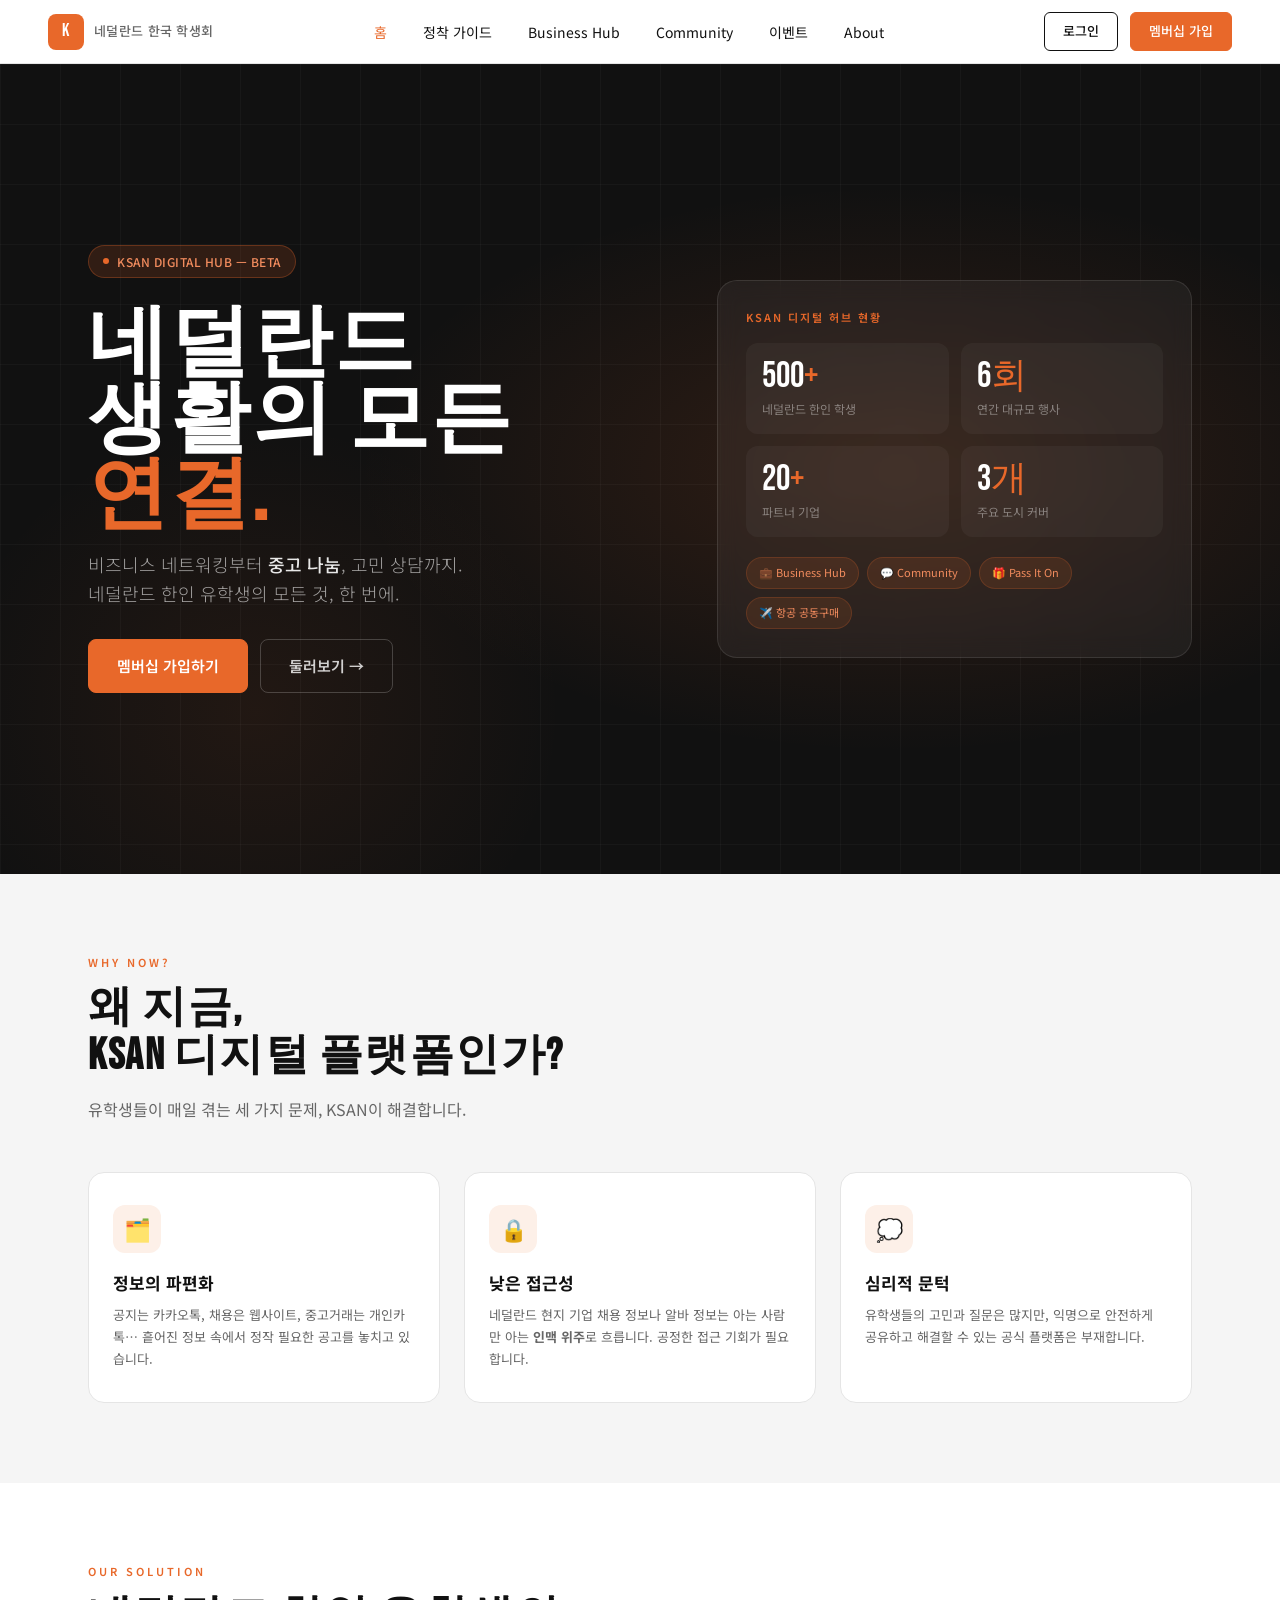
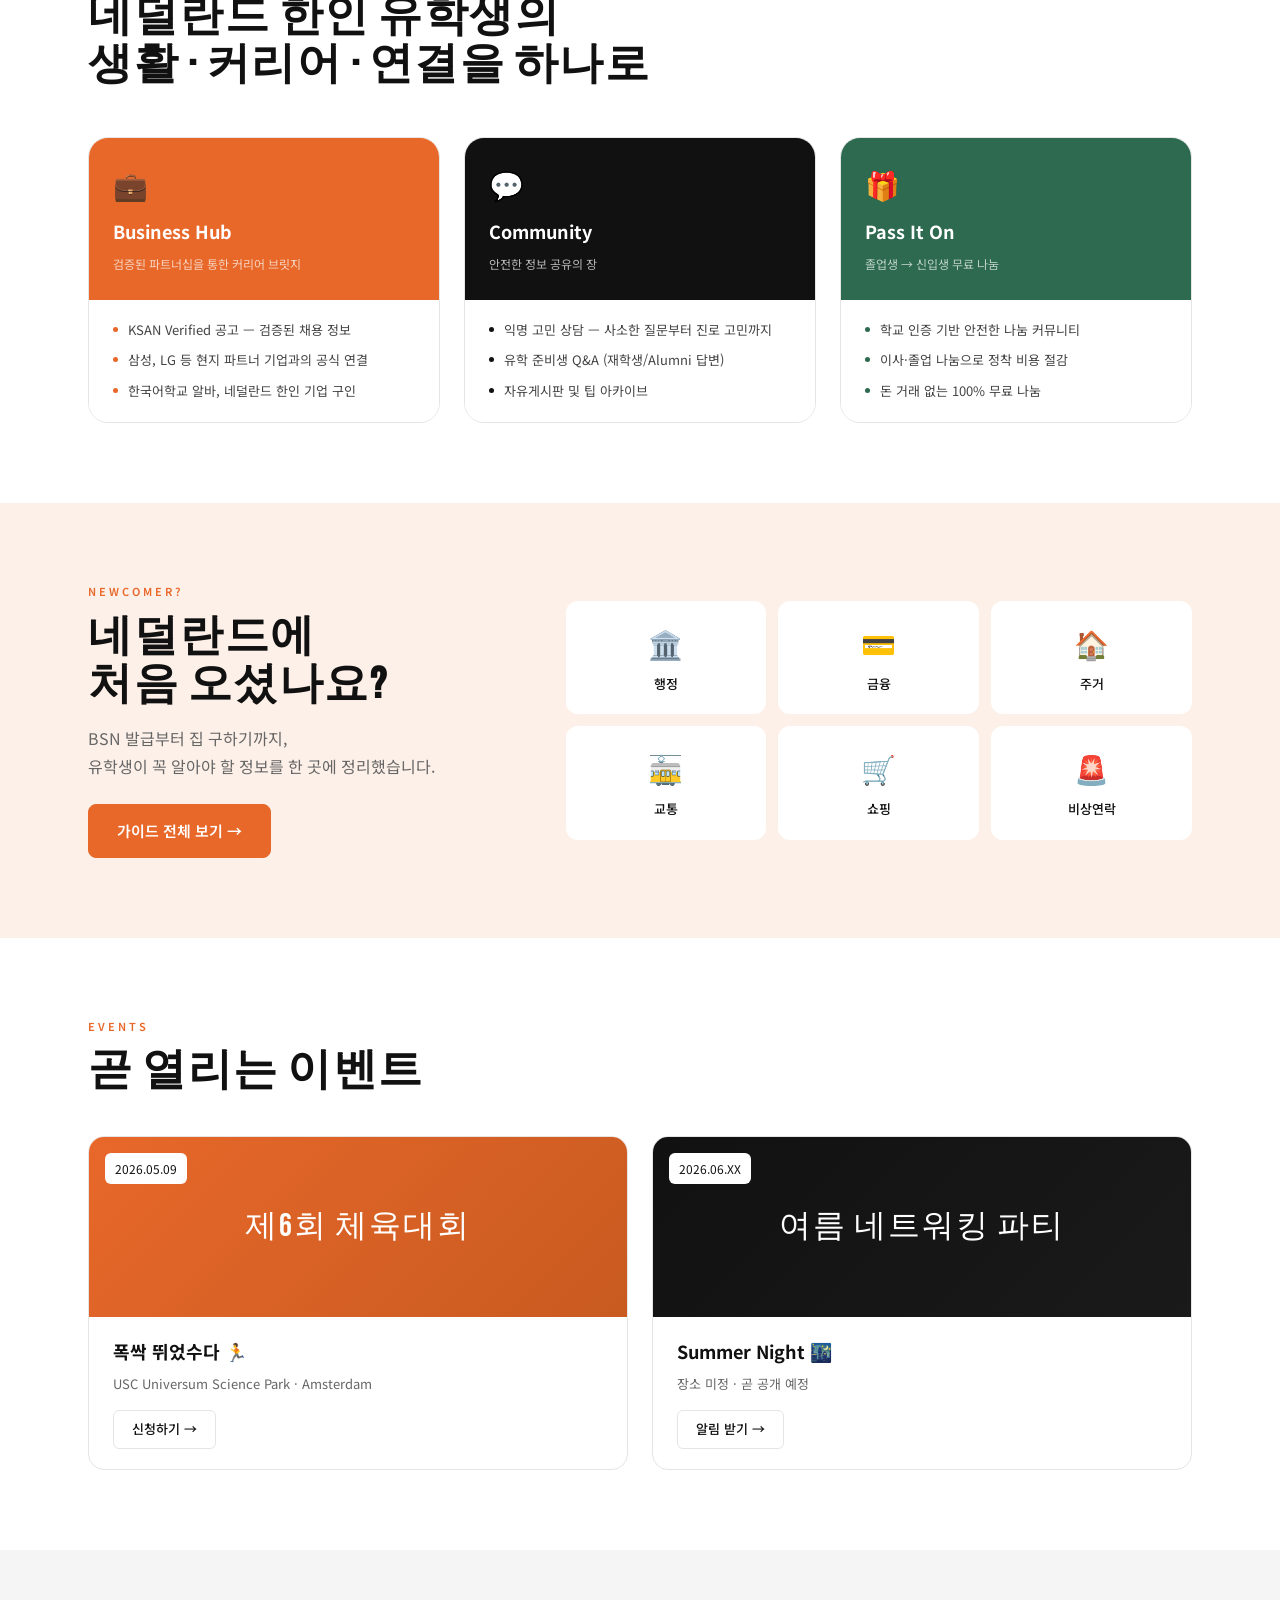
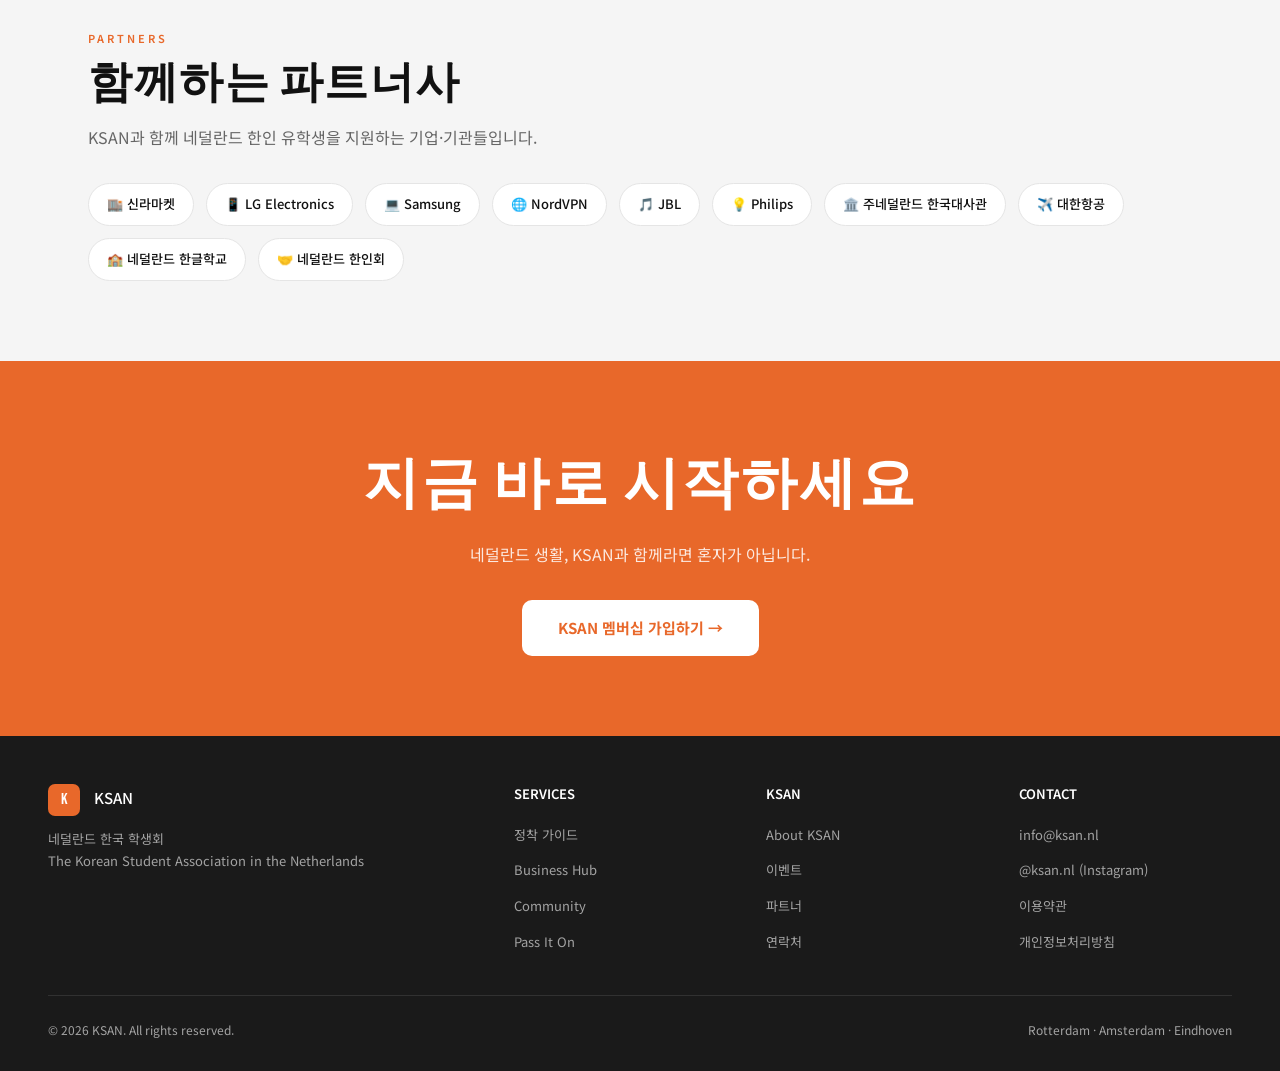
==== index.html @ 915f6619 "Add files via upload" ====
<!DOCTYPE html>
<html lang="ko">
<head>
<meta charset="UTF-8">
<meta name="viewport" content="width=device-width, initial-scale=1.0">
<title>KSAN — 네덜란드 한국 학생회</title>
<link href="https://fonts.googleapis.com/css2?family=Noto+Sans+KR:wght@300;400;500;700;900&family=Bebas+Neue&family=DM+Sans:wght@300;400;500&display=swap" rel="stylesheet">
<link rel="stylesheet" href="styles.css">
<style>
  /* 홈 전용 스타일 */
  .hero {
    min-height: 90vh;
    display: flex;
    align-items: center;
    background: var(--black);
    position: relative;
    overflow: hidden;
    padding: 80px 0;
  }

  .hero-bg {
    position: absolute; inset: 0;
    background: 
      radial-gradient(ellipse 60% 50% at 70% 50%, rgba(232,104,42,0.15) 0%, transparent 70%),
      radial-gradient(ellipse 40% 60% at 20% 80%, rgba(232,104,42,0.08) 0%, transparent 60%);
  }

  .hero-grid {
    position: absolute; inset: 0;
    background-image: 
      linear-gradient(rgba(255,255,255,0.03) 1px, transparent 1px),
      linear-gradient(90deg, rgba(255,255,255,0.03) 1px, transparent 1px);
    background-size: 60px 60px;
  }

  .hero-content {
    position: relative; z-index: 2;
    display: grid;
    grid-template-columns: 1.2fr 1fr;
    gap: 60px;
    align-items: center;
  }

  .hero-badge {
    display: inline-flex;
    align-items: center; gap: 8px;
    background: rgba(232,104,42,0.15);
    border: 1px solid rgba(232,104,42,0.3);
    border-radius: 100px;
    padding: 6px 14px;
    margin-bottom: 28px;
  }

  .hero-badge-dot {
    width: 6px; height: 6px;
    background: var(--orange);
    border-radius: 50%;
    animation: pulse 2s infinite;
  }

  @keyframes pulse {
    0%, 100% { opacity: 1; }
    50% { opacity: 0.4; }
  }

  .hero-badge span {
    font-size: 12px;
    color: var(--orange-light);
    font-weight: 500;
    letter-spacing: 0.5px;
  }

  .hero-title {
    font-family: 'Bebas Neue', sans-serif;
    font-size: 80px;
    line-height: 0.95;
    color: white;
    letter-spacing: 2px;
    margin-bottom: 16px;
  }

  .hero-title .accent { color: var(--orange); }

  .hero-subtitle {
    font-size: 18px;
    color: rgba(255,255,255,0.6);
    font-weight: 300;
    margin-bottom: 32px;
    line-height: 1.6;
  }

  .hero-subtitle strong {
    color: rgba(255,255,255,0.9);
    font-weight: 500;
  }

  .hero-cta { display: flex; gap: 12px; }

  .btn-hero-ghost {
    background: transparent;
    border: 1.5px solid rgba(255,255,255,0.2);
    color: rgba(255,255,255,0.8);
  }

  .btn-hero-ghost:hover {
    border-color: rgba(255,255,255,0.5);
    color: white;
  }

  .hero-card {
    background: rgba(255,255,255,0.05);
    border: 1px solid rgba(255,255,255,0.1);
    border-radius: 20px;
    padding: 28px;
    backdrop-filter: blur(10px);
  }

  .hero-card-label {
    font-size: 11px;
    text-transform: uppercase;
    letter-spacing: 2px;
    color: var(--orange);
    font-weight: 600;
    margin-bottom: 16px;
  }

  .hero-stats {
    display: grid;
    grid-template-columns: 1fr 1fr;
    gap: 12px;
    margin-bottom: 20px;
  }

  .hero-stat {
    background: rgba(255,255,255,0.04);
    border-radius: 12px;
    padding: 16px;
  }

  .hero-stat-num {
    font-family: 'Bebas Neue', sans-serif;
    font-size: 36px;
    color: white;
    line-height: 1;
    margin-bottom: 4px;
  }

  .hero-stat-num .stat-accent { color: var(--orange); }

  .hero-stat-label {
    font-size: 12px;
    color: rgba(255,255,255,0.4);
  }

  .hero-tags {
    display: flex;
    flex-wrap: wrap;
    gap: 8px;
  }

  .hero-tag {
    padding: 6px 12px;
    background: rgba(232,104,42,0.12);
    border: 1px solid rgba(232,104,42,0.2);
    border-radius: 100px;
    font-size: 11px;
    color: var(--orange-light);
  }

  /* WHY */
  .why { background: var(--light); }
  .why-grid {
    display: grid;
    grid-template-columns: repeat(3, 1fr);
    gap: 24px;
    margin-top: 48px;
  }

  .why-card {
    background: white;
    border-radius: 16px;
    padding: 32px 24px;
    border: 1px solid var(--border);
  }

  .why-icon {
    width: 48px; height: 48px;
    background: var(--orange-pale);
    border-radius: 12px;
    display: flex; align-items: center; justify-content: center;
    margin-bottom: 16px;
    font-size: 22px;
  }

  .why-card h3 {
    font-size: 17px;
    font-weight: 700;
    margin-bottom: 8px;
  }

  .why-card p {
    font-size: 13px;
    color: var(--gray);
    line-height: 1.7;
  }

  /* SOLUTION */
  .solution-grid {
    display: grid;
    grid-template-columns: repeat(3, 1fr);
    gap: 24px;
    margin-top: 48px;
  }

  .solution-card {
    border-radius: 20px;
    overflow: hidden;
    border: 1px solid var(--border);
    transition: transform 0.3s;
    text-decoration: none;
    color: inherit;
    display: block;
  }

  .solution-card:hover { transform: translateY(-4px); }

  .solution-card-header {
    padding: 24px;
    background: var(--orange);
  }

  .solution-card:nth-child(2) .solution-card-header { background: var(--black); }
  .solution-card:nth-child(3) .solution-card-header { background: var(--green); }

  .solution-card-icon {
    font-size: 28px;
    margin-bottom: 10px;
  }

  .solution-card-header h3 {
    font-size: 18px;
    color: white;
    margin-bottom: 4px;
  }

  .solution-card-header span {
    font-size: 12px;
    color: rgba(255,255,255,0.7);
  }

  .solution-card-body {
    padding: 20px 24px;
    background: white;
  }

  .solution-item {
    display: flex;
    align-items: flex-start;
    gap: 10px;
    margin-bottom: 10px;
  }

  .solution-item:last-child { margin-bottom: 0; }

  .solution-dot {
    width: 5px; height: 5px;
    background: var(--orange);
    border-radius: 50%;
    margin-top: 7px; flex-shrink: 0;
  }

  .solution-card:nth-child(2) .solution-dot { background: var(--black); }
  .solution-card:nth-child(3) .solution-dot { background: var(--green); }

  .solution-item p {
    font-size: 13px;
    color: #444;
  }

  /* GUIDE PREVIEW */
  .guide-preview {
    background: var(--orange-pale);
  }

  .guide-preview-inner {
    display: grid;
    grid-template-columns: 1fr 1.5fr;
    gap: 60px;
    align-items: center;
  }

  .guide-cats {
    display: grid;
    grid-template-columns: 1fr 1fr 1fr;
    gap: 12px;
  }

  .guide-cat {
    background: white;
    padding: 20px 16px;
    border-radius: 12px;
    text-align: center;
    text-decoration: none;
    color: inherit;
    transition: all 0.2s;
  }

  .guide-cat:hover {
    transform: translateY(-2px);
    box-shadow: 0 8px 20px rgba(0,0,0,0.05);
  }

  .guide-cat-icon { font-size: 28px; margin-bottom: 8px; }
  .guide-cat-name { font-size: 13px; font-weight: 500; }

  /* EVENTS */
  .events-grid {
    display: grid;
    grid-template-columns: 1fr 1fr;
    gap: 24px;
    margin-top: 40px;
  }

  .event-card {
    border: 1px solid var(--border);
    border-radius: 16px;
    overflow: hidden;
    transition: all 0.2s;
    text-decoration: none;
    color: inherit;
    display: block;
  }

  .event-card:hover {
    border-color: var(--orange);
    transform: translateY(-2px);
  }

  .event-image {
    height: 180px;
    background: linear-gradient(135deg, var(--orange), var(--orange-dark));
    position: relative;
    display: flex; align-items: center; justify-content: center;
    color: white;
    font-family: 'Bebas Neue', sans-serif;
    font-size: 32px;
    letter-spacing: 2px;
  }

  .event-card:nth-child(2) .event-image {
    background: linear-gradient(135deg, var(--black), var(--dark));
  }

  .event-date {
    position: absolute; top: 16px; left: 16px;
    background: white;
    color: var(--black);
    padding: 6px 10px;
    border-radius: 6px;
    font-family: 'Noto Sans KR';
    font-size: 12px;
    letter-spacing: 0;
  }

  .event-body { padding: 20px 24px; }

  .event-body h3 {
    font-size: 18px;
    margin-bottom: 8px;
  }

  .event-body p {
    font-size: 13px;
    color: var(--gray);
    margin-bottom: 16px;
  }

  /* PARTNERS */
  .partners-list {
    display: flex;
    flex-wrap: wrap;
    gap: 12px;
    margin-top: 32px;
  }

  .partner-chip {
    padding: 10px 18px;
    background: white;
    border: 1px solid var(--border);
    border-radius: 100px;
    font-size: 13px;
    font-weight: 500;
  }

  /* CTA */
  .cta-section {
    background: var(--orange);
    text-align: center;
    padding: 80px 48px;
  }

  .cta-section h2 {
    font-family: 'Bebas Neue', sans-serif;
    font-size: 56px;
    color: white;
    letter-spacing: 3px;
    margin-bottom: 12px;
  }

  .cta-section p {
    font-size: 16px;
    color: rgba(255,255,255,0.85);
    margin-bottom: 32px;
  }

  .btn-cta {
    padding: 16px 36px;
    background: white;
    color: var(--orange);
    border-radius: 10px;
    font-size: 15px;
    font-weight: 700;
    text-decoration: none;
    display: inline-block;
    transition: transform 0.2s;
  }

  .btn-cta:hover { transform: translateY(-2px); }

  @media (max-width: 768px) {
    .hero-content { grid-template-columns: 1fr; }
    .hero-title { font-size: 56px; }
    .why-grid, .solution-grid { grid-template-columns: 1fr; }
    .guide-preview-inner { grid-template-columns: 1fr; }
    .events-grid { grid-template-columns: 1fr; }
  }
</style>
</head>
<body>

<!-- NAV -->
<nav>
  <a href="index.html" class="nav-logo">
    <div class="nav-logo-box"><span>K</span></div>
    <span class="nav-logo-text">네덜란드 한국 학생회</span>
  </a>
  <ul class="nav-links">
    <li><a href="index.html" class="active">홈</a></li>
    <li><a href="guide.html">정착 가이드</a></li>
    <li><a href="business.html">Business Hub</a></li>
    <li><a href="community.html">Community</a></li>
    <li><a href="events.html">이벤트</a></li>
    <li><a href="about.html">About</a></li>
  </ul>
  <div class="nav-actions">
    <!-- shared.js가 자동 채움 -->
  </div>
</nav>

<!-- HERO -->
<section class="hero">
  <div class="hero-bg"></div>
  <div class="hero-grid"></div>
  <div class="container">
    <div class="hero-content">
      <div>
        <div class="hero-badge">
          <div class="hero-badge-dot"></div>
          <span>KSAN DIGITAL HUB — BETA</span>
        </div>
        <h1 class="hero-title">
          네덜란드<br>
          생활의 모든<br>
          <span class="accent">연결.</span>
        </h1>
        <p class="hero-subtitle">
          비즈니스 네트워킹부터 <strong>중고 나눔</strong>, 고민 상담까지.<br>
          네덜란드 한인 유학생의 모든 것, 한 번에.
        </p>
        <div class="hero-cta">
          <a href="signup.html" class="btn btn-primary btn-lg">멤버십 가입하기</a>
          <a href="#why" class="btn btn-hero-ghost btn-lg">둘러보기 →</a>
        </div>
      </div>

      <div class="hero-card">
        <div class="hero-card-label">KSAN 디지털 허브 현황</div>
        <div class="hero-stats">
          <div class="hero-stat">
            <div class="hero-stat-num">500<span class="stat-accent">+</span></div>
            <div class="hero-stat-label">네덜란드 한인 학생</div>
          </div>
          <div class="hero-stat">
            <div class="hero-stat-num">6<span class="stat-accent">회</span></div>
            <div class="hero-stat-label">연간 대규모 행사</div>
          </div>
          <div class="hero-stat">
            <div class="hero-stat-num">20<span class="stat-accent">+</span></div>
            <div class="hero-stat-label">파트너 기업</div>
          </div>
          <div class="hero-stat">
            <div class="hero-stat-num">3<span class="stat-accent">개</span></div>
            <div class="hero-stat-label">주요 도시 커버</div>
          </div>
        </div>
        <div class="hero-tags">
          <span class="hero-tag">💼 Business Hub</span>
          <span class="hero-tag">💬 Community</span>
          <span class="hero-tag">🎁 Pass It On</span>
          <span class="hero-tag">✈️ 항공 공동구매</span>
        </div>
      </div>
    </div>
  </div>
</section>

<!-- WHY -->
<section class="why" id="why">
  <div class="container">
    <div class="section-label">WHY NOW?</div>
    <h2 class="section-title">왜 지금,<br>KSAN 디지털 플랫폼인가?</h2>
    <p class="section-desc">유학생들이 매일 겪는 세 가지 문제, KSAN이 해결합니다.</p>

    <div class="why-grid">
      <div class="why-card">
        <div class="why-icon">🗂️</div>
        <h3>정보의 파편화</h3>
        <p>공지는 카카오톡, 채용은 웹사이트, 중고거래는 개인카톡… 흩어진 정보 속에서 정작 필요한 공고를 놓치고 있습니다.</p>
      </div>
      <div class="why-card">
        <div class="why-icon">🔒</div>
        <h3>낮은 접근성</h3>
        <p>네덜란드 현지 기업 채용 정보나 알바 정보는 아는 사람만 아는 <strong>인맥 위주</strong>로 흐릅니다. 공정한 접근 기회가 필요합니다.</p>
      </div>
      <div class="why-card">
        <div class="why-icon">💭</div>
        <h3>심리적 문턱</h3>
        <p>유학생들의 고민과 질문은 많지만, 익명으로 안전하게 공유하고 해결할 수 있는 공식 플랫폼은 부재합니다.</p>
      </div>
    </div>
  </div>
</section>

<!-- SOLUTION -->
<section>
  <div class="container">
    <div class="section-label">OUR SOLUTION</div>
    <h2 class="section-title">네덜란드 한인 유학생의<br>생활 · 커리어 · 연결을 하나로</h2>

    <div class="solution-grid">
      <a href="business.html" class="solution-card">
        <div class="solution-card-header">
          <div class="solution-card-icon">💼</div>
          <h3>Business Hub</h3>
          <span>검증된 파트너십을 통한 커리어 브릿지</span>
        </div>
        <div class="solution-card-body">
          <div class="solution-item">
            <div class="solution-dot"></div>
            <p>KSAN Verified 공고 — 검증된 채용 정보</p>
          </div>
          <div class="solution-item">
            <div class="solution-dot"></div>
            <p>삼성, LG 등 현지 파트너 기업과의 공식 연결</p>
          </div>
          <div class="solution-item">
            <div class="solution-dot"></div>
            <p>한국어학교 알바, 네덜란드 한인 기업 구인</p>
          </div>
        </div>
      </a>

      <a href="community.html" class="solution-card">
        <div class="solution-card-header">
          <div class="solution-card-icon">💬</div>
          <h3>Community</h3>
          <span>안전한 정보 공유의 장</span>
        </div>
        <div class="solution-card-body">
          <div class="solution-item">
            <div class="solution-dot"></div>
            <p>익명 고민 상담 — 사소한 질문부터 진로 고민까지</p>
          </div>
          <div class="solution-item">
            <div class="solution-dot"></div>
            <p>유학 준비생 Q&A (재학생/Alumni 답변)</p>
          </div>
          <div class="solution-item">
            <div class="solution-dot"></div>
            <p>자유게시판 및 팁 아카이브</p>
          </div>
        </div>
      </a>

      <a href="pass-it-on.html" class="solution-card">
        <div class="solution-card-header">
          <div class="solution-card-icon">🎁</div>
          <h3>Pass It On</h3>
          <span>졸업생 → 신입생 무료 나눔</span>
        </div>
        <div class="solution-card-body">
          <div class="solution-item">
            <div class="solution-dot"></div>
            <p>학교 인증 기반 안전한 나눔 커뮤니티</p>
          </div>
          <div class="solution-item">
            <div class="solution-dot"></div>
            <p>이사·졸업 나눔으로 정착 비용 절감</p>
          </div>
          <div class="solution-item">
            <div class="solution-dot"></div>
            <p>돈 거래 없는 100% 무료 나눔</p>
          </div>
        </div>
      </a>
    </div>
  </div>
</section>

<!-- GUIDE PREVIEW -->
<section class="guide-preview">
  <div class="container">
    <div class="guide-preview-inner">
      <div>
        <div class="section-label">NEWCOMER?</div>
        <h2 class="section-title">네덜란드에<br>처음 오셨나요?</h2>
        <p class="section-desc mb-24">
          BSN 발급부터 집 구하기까지,<br>
          유학생이 꼭 알아야 할 정보를 한 곳에 정리했습니다.
        </p>
        <a href="guide.html" class="btn btn-primary btn-lg">가이드 전체 보기 →</a>
      </div>
      <div class="guide-cats">
        <a href="guide.html" class="guide-cat">
          <div class="guide-cat-icon">🏛️</div>
          <div class="guide-cat-name">행정</div>
        </a>
        <a href="guide.html" class="guide-cat">
          <div class="guide-cat-icon">💳</div>
          <div class="guide-cat-name">금융</div>
        </a>
        <a href="guide.html" class="guide-cat">
          <div class="guide-cat-icon">🏠</div>
          <div class="guide-cat-name">주거</div>
        </a>
        <a href="guide.html" class="guide-cat">
          <div class="guide-cat-icon">🚋</div>
          <div class="guide-cat-name">교통</div>
        </a>
        <a href="guide.html" class="guide-cat">
          <div class="guide-cat-icon">🛒</div>
          <div class="guide-cat-name">쇼핑</div>
        </a>
        <a href="guide.html" class="guide-cat">
          <div class="guide-cat-icon">🚨</div>
          <div class="guide-cat-name">비상연락</div>
        </a>
      </div>
    </div>
  </div>
</section>

<!-- EVENTS -->
<section>
  <div class="container">
    <div class="section-label">EVENTS</div>
    <h2 class="section-title">곧 열리는 이벤트</h2>

    <div class="events-grid">
      <a href="events.html" class="event-card">
        <div class="event-image">
          <div class="event-date">2026.05.09</div>
          제6회 체육대회
        </div>
        <div class="event-body">
          <h3>폭싹 뛰었수다 🏃</h3>
          <p>USC Universum Science Park · Amsterdam</p>
          <span class="btn btn-ghost">신청하기 →</span>
        </div>
      </a>
      <a href="events.html" class="event-card">
        <div class="event-image">
          <div class="event-date">2026.06.XX</div>
          여름 네트워킹 파티
        </div>
        <div class="event-body">
          <h3>Summer Night 🌃</h3>
          <p>장소 미정 · 곧 공개 예정</p>
          <span class="btn btn-ghost">알림 받기 →</span>
        </div>
      </a>
    </div>
  </div>
</section>

<!-- PARTNERS -->
<section class="why">
  <div class="container">
    <div class="section-label">PARTNERS</div>
    <h2 class="section-title">함께하는 파트너사</h2>
    <p class="section-desc">KSAN과 함께 네덜란드 한인 유학생을 지원하는 기업·기관들입니다.</p>

    <div class="partners-list">
      <div class="partner-chip">🏬 신라마켓</div>
      <div class="partner-chip">📱 LG Electronics</div>
      <div class="partner-chip">💻 Samsung</div>
      <div class="partner-chip">🌐 NordVPN</div>
      <div class="partner-chip">🎵 JBL</div>
      <div class="partner-chip">💡 Philips</div>
      <div class="partner-chip">🏛️ 주네덜란드 한국대사관</div>
      <div class="partner-chip">✈️ 대한항공</div>
      <div class="partner-chip">🏫 네덜란드 한글학교</div>
      <div class="partner-chip">🤝 네덜란드 한인회</div>
    </div>
  </div>
</section>

<!-- CTA -->
<div class="cta-section">
  <h2>지금 바로 시작하세요</h2>
  <p>네덜란드 생활, KSAN과 함께라면 혼자가 아닙니다.</p>
  <a href="signup.html" class="btn-cta">KSAN 멤버십 가입하기 →</a>
</div>

<!-- FOOTER -->
<footer>
  <div class="footer-container">
    <div class="footer-brand">
      <div>
        <span class="footer-logo-box"><span>K</span></span>
        <span style="color: white; font-size: 15px; font-weight: 500;">KSAN</span>
      </div>
      <p>네덜란드 한국 학생회<br>The Korean Student Association in the Netherlands</p>
    </div>
    <div class="footer-col">
      <h4>SERVICES</h4>
      <ul>
        <li><a href="guide.html">정착 가이드</a></li>
        <li><a href="business.html">Business Hub</a></li>
        <li><a href="community.html">Community</a></li>
        <li><a href="pass-it-on.html">Pass It On</a></li>
      </ul>
    </div>
    <div class="footer-col">
      <h4>KSAN</h4>
      <ul>
        <li><a href="about.html">About KSAN</a></li>
        <li><a href="events.html">이벤트</a></li>
        <li><a href="#">파트너</a></li>
        <li><a href="#">연락처</a></li>
      </ul>
    </div>
    <div class="footer-col">
      <h4>CONTACT</h4>
      <ul>
        <li><a href="#">info@ksan.nl</a></li>
        <li><a href="#">@ksan.nl (Instagram)</a></li>
        <li><a href="#">이용약관</a></li>
        <li><a href="#">개인정보처리방침</a></li>
      </ul>
    </div>
  </div>
  <div class="footer-bottom">
    <div>© 2026 KSAN. All rights reserved.</div>
    <div>Rotterdam · Amsterdam · Eindhoven</div>
  </div>
</footer>

<script src="shared.js"></script>
</body>
</html>
---- styles.css ----
/* KSAN Platform — Shared Styles */

:root {
  --orange: #E8682A;
  --orange-light: #F28C5E;
  --orange-pale: #FDF0E8;
  --orange-dark: #C85A20;
  --black: #111111;
  --dark: #1A1A1A;
  --gray: #666666;
  --gray-light: #888888;
  --border: #E5E5E5;
  --light: #F5F5F5;
  --white: #FFFFFF;
  --green: #2D6A4F;
  --red: #DC3545;
}

* { margin: 0; padding: 0; box-sizing: border-box; }
html { scroll-behavior: smooth; }

body {
  font-family: 'Noto Sans KR', 'DM Sans', sans-serif;
  background: var(--white);
  color: var(--black);
  line-height: 1.6;
}

a { color: inherit; text-decoration: none; }

/* =========== NAV =========== */
nav {
  position: sticky;
  top: 0;
  z-index: 100;
  display: flex;
  align-items: center;
  justify-content: space-between;
  padding: 0 48px;
  height: 64px;
  background: rgba(255,255,255,0.95);
  backdrop-filter: blur(12px);
  border-bottom: 1px solid var(--border);
}

.nav-logo {
  display: flex;
  align-items: center;
  gap: 10px;
}

.nav-logo-box {
  width: 36px; height: 36px;
  background: var(--orange);
  display: flex; align-items: center; justify-content: center;
  border-radius: 8px;
}

.nav-logo-box span {
  color: white;
  font-family: 'Bebas Neue', sans-serif;
  font-size: 18px;
  letter-spacing: 1px;
}

.nav-logo-text {
  font-size: 13px;
  font-weight: 500;
  color: var(--gray);
  letter-spacing: 0.3px;
}

.nav-links {
  display: flex;
  gap: 36px;
  list-style: none;
}

.nav-links a {
  font-size: 14px;
  font-weight: 400;
  color: var(--black);
  transition: color 0.2s;
}

.nav-links a:hover,
.nav-links a.active {
  color: var(--orange);
}

.nav-actions {
  display: flex;
  gap: 12px;
  align-items: center;
}

/* =========== BUTTONS =========== */
.btn {
  padding: 8px 18px;
  border-radius: 6px;
  font-size: 13px;
  font-weight: 500;
  cursor: pointer;
  transition: all 0.2s;
  font-family: inherit;
  text-decoration: none;
  display: inline-flex;
  align-items: center;
  gap: 6px;
  border: 1.5px solid transparent;
}

.btn-outline {
  border-color: var(--black);
  background: transparent;
  color: var(--black);
}

.btn-outline:hover {
  background: var(--black);
  color: white;
}

.btn-primary {
  background: var(--orange);
  border-color: var(--orange);
  color: white;
}

.btn-primary:hover {
  background: var(--orange-dark);
  border-color: var(--orange-dark);
}

.btn-ghost {
  background: transparent;
  border-color: var(--border);
  color: var(--black);
}

.btn-ghost:hover {
  border-color: var(--black);
}

.btn-lg {
  padding: 14px 28px;
  font-size: 15px;
  font-weight: 600;
  border-radius: 8px;
}

.btn-full {
  width: 100%;
  justify-content: center;
}

/* =========== LAYOUT =========== */
.container {
  max-width: 1200px;
  margin: 0 auto;
  padding: 0 48px;
}

.container-narrow {
  max-width: 800px;
  margin: 0 auto;
  padding: 0 48px;
}

section {
  padding: 80px 0;
}

.section-label {
  font-size: 11px;
  text-transform: uppercase;
  letter-spacing: 3px;
  color: var(--orange);
  font-weight: 600;
  margin-bottom: 12px;
}

.section-title {
  font-family: 'Bebas Neue', sans-serif;
  font-size: 44px;
  letter-spacing: 1.5px;
  line-height: 1.1;
  margin-bottom: 16px;
}

.section-desc {
  font-size: 16px;
  color: var(--gray);
  line-height: 1.7;
  max-width: 600px;
}

/* =========== PAGE HEADER =========== */
.page-header {
  background: var(--light);
  padding: 60px 0 40px;
  border-bottom: 1px solid var(--border);
}

.page-header h1 {
  font-family: 'Bebas Neue', sans-serif;
  font-size: 52px;
  letter-spacing: 1.5px;
  margin-bottom: 12px;
}

.page-header p {
  font-size: 16px;
  color: var(--gray);
  max-width: 600px;
}

.breadcrumb {
  display: flex;
  gap: 8px;
  font-size: 13px;
  color: var(--gray);
  margin-bottom: 16px;
}

.breadcrumb a:hover { color: var(--orange); }

/* =========== CARDS =========== */
.card {
  background: white;
  border: 1px solid var(--border);
  border-radius: 16px;
  padding: 24px;
  transition: all 0.2s;
}

.card:hover {
  border-color: var(--orange);
  transform: translateY(-2px);
  box-shadow: 0 8px 24px rgba(0,0,0,0.06);
}

/* =========== BADGES =========== */
.badge {
  display: inline-flex;
  align-items: center;
  gap: 4px;
  padding: 3px 8px;
  border-radius: 4px;
  font-size: 11px;
  font-weight: 600;
  letter-spacing: 0.3px;
}

.badge-verified {
  background: var(--orange-pale);
  color: var(--orange);
}

.badge-alumni {
  background: #E3F2FD;
  color: #1976D2;
}

.badge-new {
  background: #FFF3E0;
  color: #E65100;
}

.badge-closed {
  background: var(--light);
  color: var(--gray);
}

/* =========== FORMS =========== */
.form-group {
  margin-bottom: 20px;
}

.form-group label {
  display: block;
  font-size: 13px;
  font-weight: 500;
  margin-bottom: 8px;
  color: var(--black);
}

.form-group input,
.form-group textarea,
.form-group select {
  width: 100%;
  padding: 12px 16px;
  border: 1.5px solid var(--border);
  border-radius: 8px;
  font-size: 14px;
  font-family: inherit;
  transition: border 0.2s;
}

.form-group input:focus,
.form-group textarea:focus,
.form-group select:focus {
  outline: none;
  border-color: var(--orange);
}

.form-group .hint {
  font-size: 12px;
  color: var(--gray);
  margin-top: 6px;
}

/* =========== FOOTER =========== */
footer {
  background: var(--dark);
  padding: 48px 48px 32px;
  color: rgba(255,255,255,0.6);
}

.footer-container {
  max-width: 1200px;
  margin: 0 auto;
  display: grid;
  grid-template-columns: 2fr 1fr 1fr 1fr;
  gap: 40px;
  margin-bottom: 32px;
}

.footer-brand p {
  font-size: 13px;
  margin-top: 12px;
  line-height: 1.7;
}

.footer-col h4 {
  font-size: 13px;
  color: white;
  margin-bottom: 16px;
  font-weight: 600;
}

.footer-col ul {
  list-style: none;
}

.footer-col ul li {
  margin-bottom: 10px;
}

.footer-col ul a {
  font-size: 13px;
  transition: color 0.2s;
}

.footer-col ul a:hover {
  color: var(--orange-light);
}

.footer-bottom {
  max-width: 1200px;
  margin: 0 auto;
  padding-top: 24px;
  border-top: 1px solid rgba(255,255,255,0.1);
  display: flex;
  justify-content: space-between;
  font-size: 12px;
}

.footer-logo-box {
  width: 32px; height: 32px;
  background: var(--orange);
  border-radius: 7px;
  display: inline-flex; align-items: center; justify-content: center;
  vertical-align: middle;
  margin-right: 10px;
}

.footer-logo-box span {
  color: white;
  font-family: 'Bebas Neue', sans-serif;
  font-size: 16px;
}

/* =========== ACCESS CONTROL MESSAGE =========== */
.access-locked {
  background: var(--light);
  border: 2px dashed var(--border);
  border-radius: 16px;
  padding: 48px 32px;
  text-align: center;
  margin: 32px 0;
}

.access-locked .lock-icon {
  font-size: 40px;
  margin-bottom: 16px;
}

.access-locked h3 {
  font-size: 20px;
  margin-bottom: 8px;
}

.access-locked p {
  color: var(--gray);
  margin-bottom: 20px;
}

/* =========== MODAL =========== */
.modal-overlay {
  position: fixed;
  inset: 0;
  background: rgba(0,0,0,0.5);
  display: none;
  align-items: center;
  justify-content: center;
  z-index: 1000;
}

.modal-overlay.active { display: flex; }

.modal {
  background: white;
  border-radius: 16px;
  padding: 40px;
  max-width: 440px;
  width: 90%;
  text-align: center;
}

.modal h3 {
  font-size: 22px;
  margin-bottom: 12px;
}

.modal p {
  color: var(--gray);
  margin-bottom: 24px;
}

.modal-icon {
  font-size: 48px;
  margin-bottom: 16px;
}

/* =========== USER INFO (마이페이지용) =========== */
.user-badge {
  display: inline-flex;
  align-items: center;
  gap: 6px;
  padding: 4px 10px;
  border-radius: 20px;
  font-size: 12px;
  font-weight: 500;
}

.user-badge.guest {
  background: var(--light);
  color: var(--gray);
}

.user-badge.student {
  background: var(--orange-pale);
  color: var(--orange);
}

.user-badge.alumni {
  background: #E3F2FD;
  color: #1976D2;
}

/* =========== UTILITIES =========== */
.text-orange { color: var(--orange); }
.text-gray { color: var(--gray); }
.text-small { font-size: 13px; }
.mb-8 { margin-bottom: 8px; }
.mb-16 { margin-bottom: 16px; }
.mb-24 { margin-bottom: 24px; }
.mb-32 { margin-bottom: 32px; }
.flex { display: flex; }
.gap-8 { gap: 8px; }
.gap-12 { gap: 12px; }
.gap-16 { gap: 16px; }

/* =========== RESPONSIVE =========== */
@media (max-width: 768px) {
  nav { padding: 0 20px; }
  .nav-links { display: none; }
  .container, .container-narrow { padding: 0 20px; }
  .section-title { font-size: 32px; }
  .page-header h1 { font-size: 36px; }
  .footer-container { grid-template-columns: 1fr 1fr; }
}
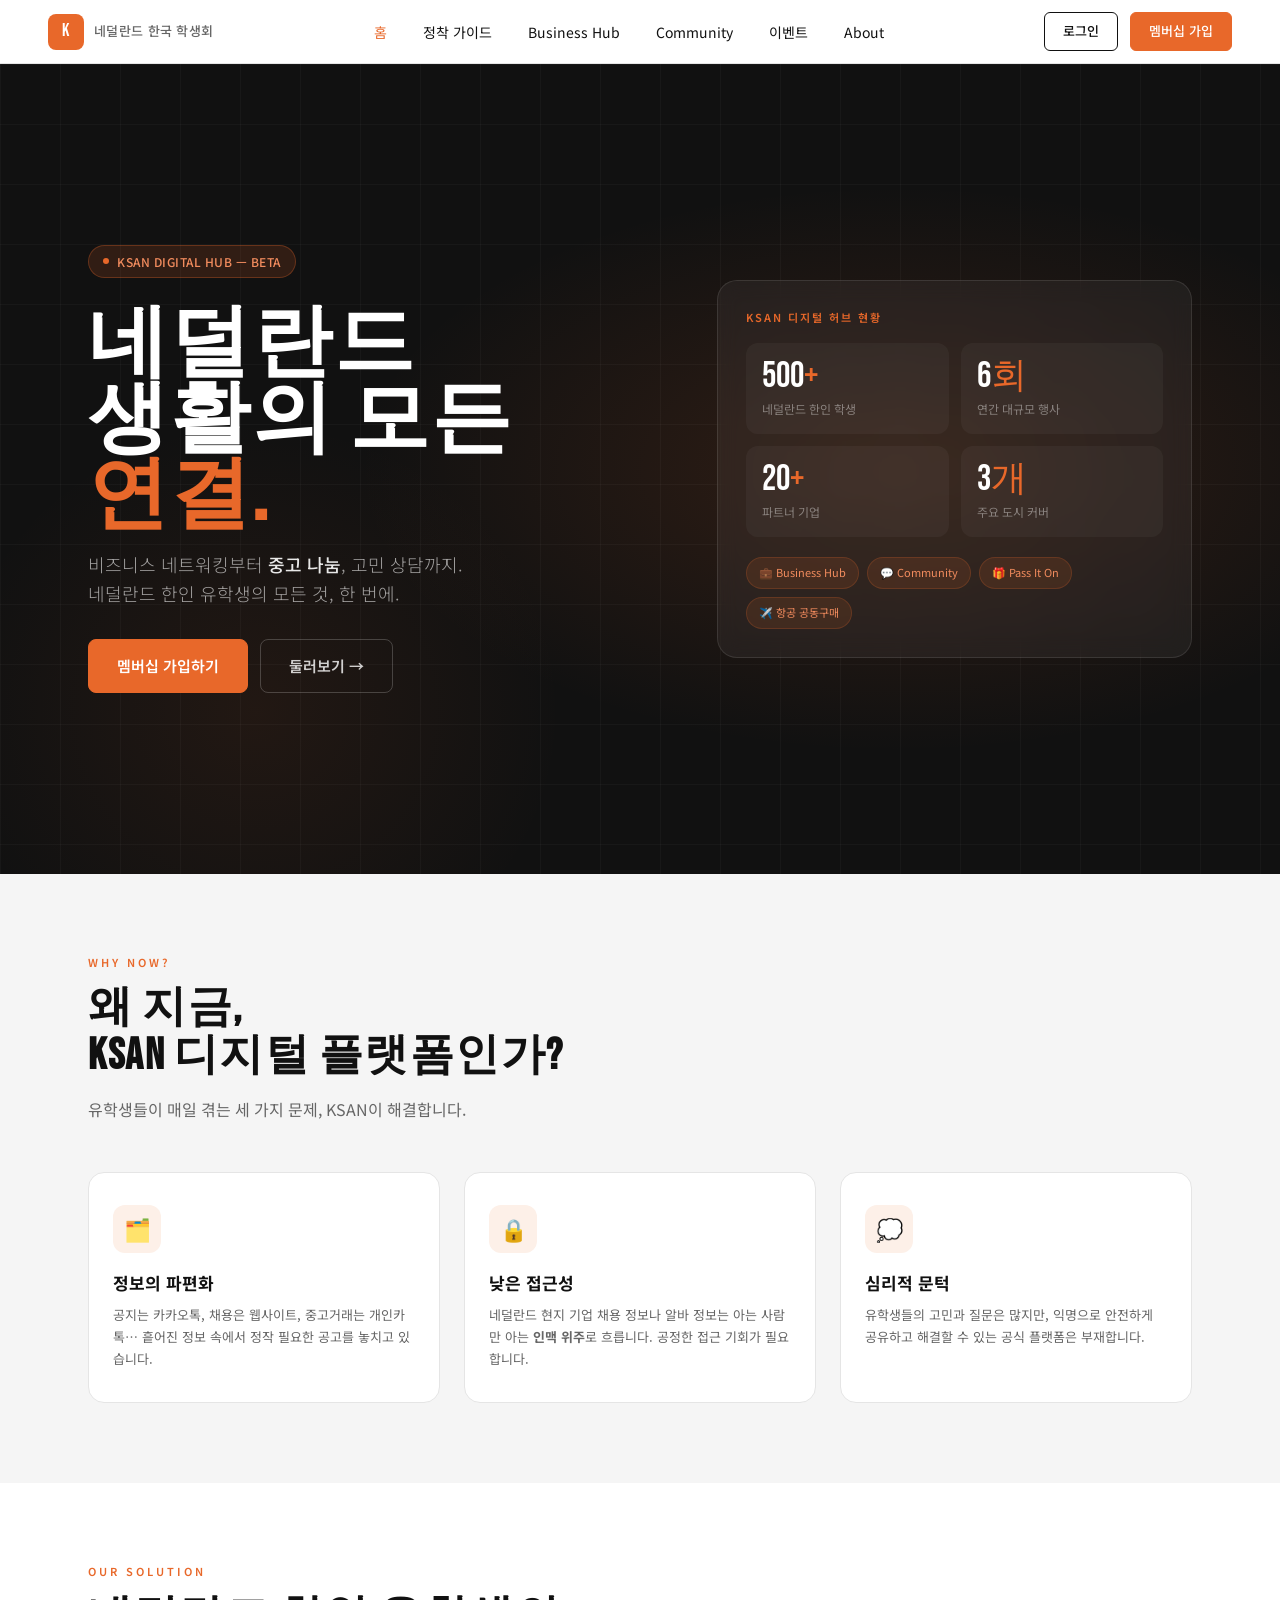
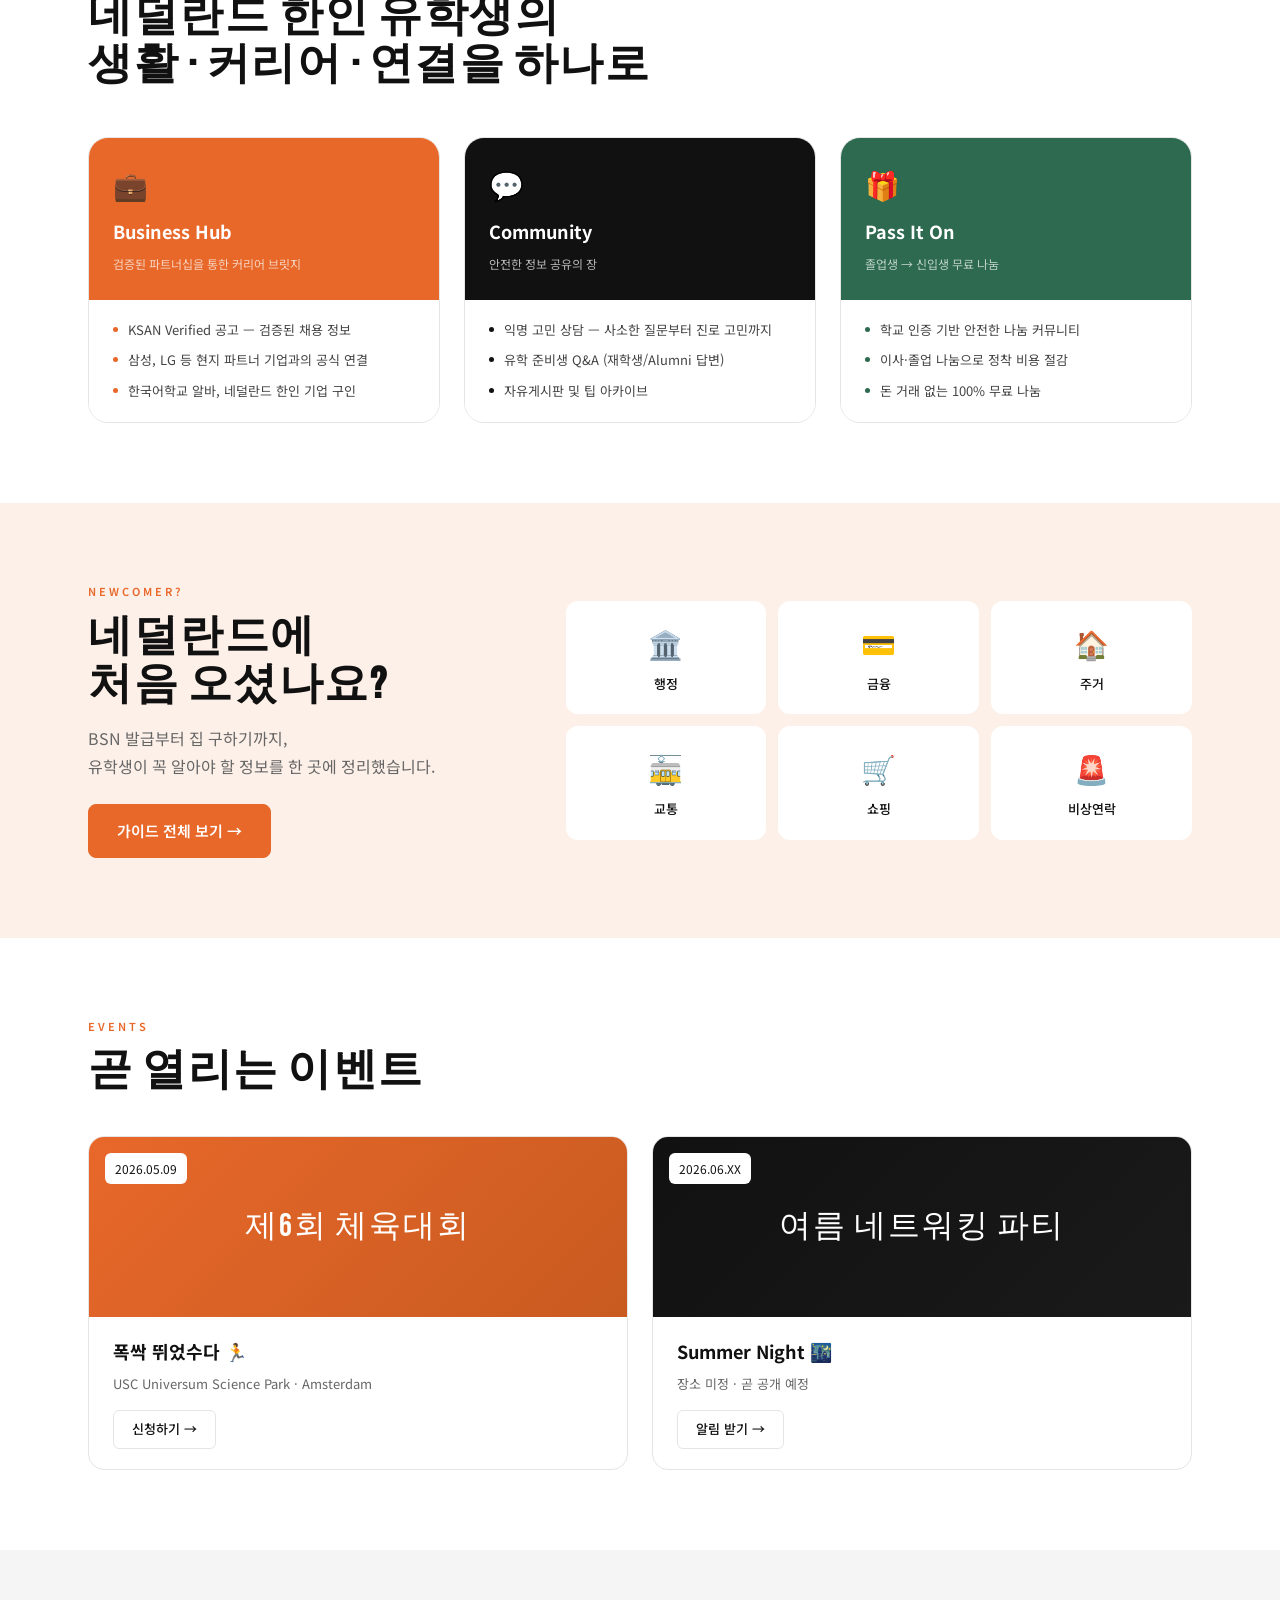
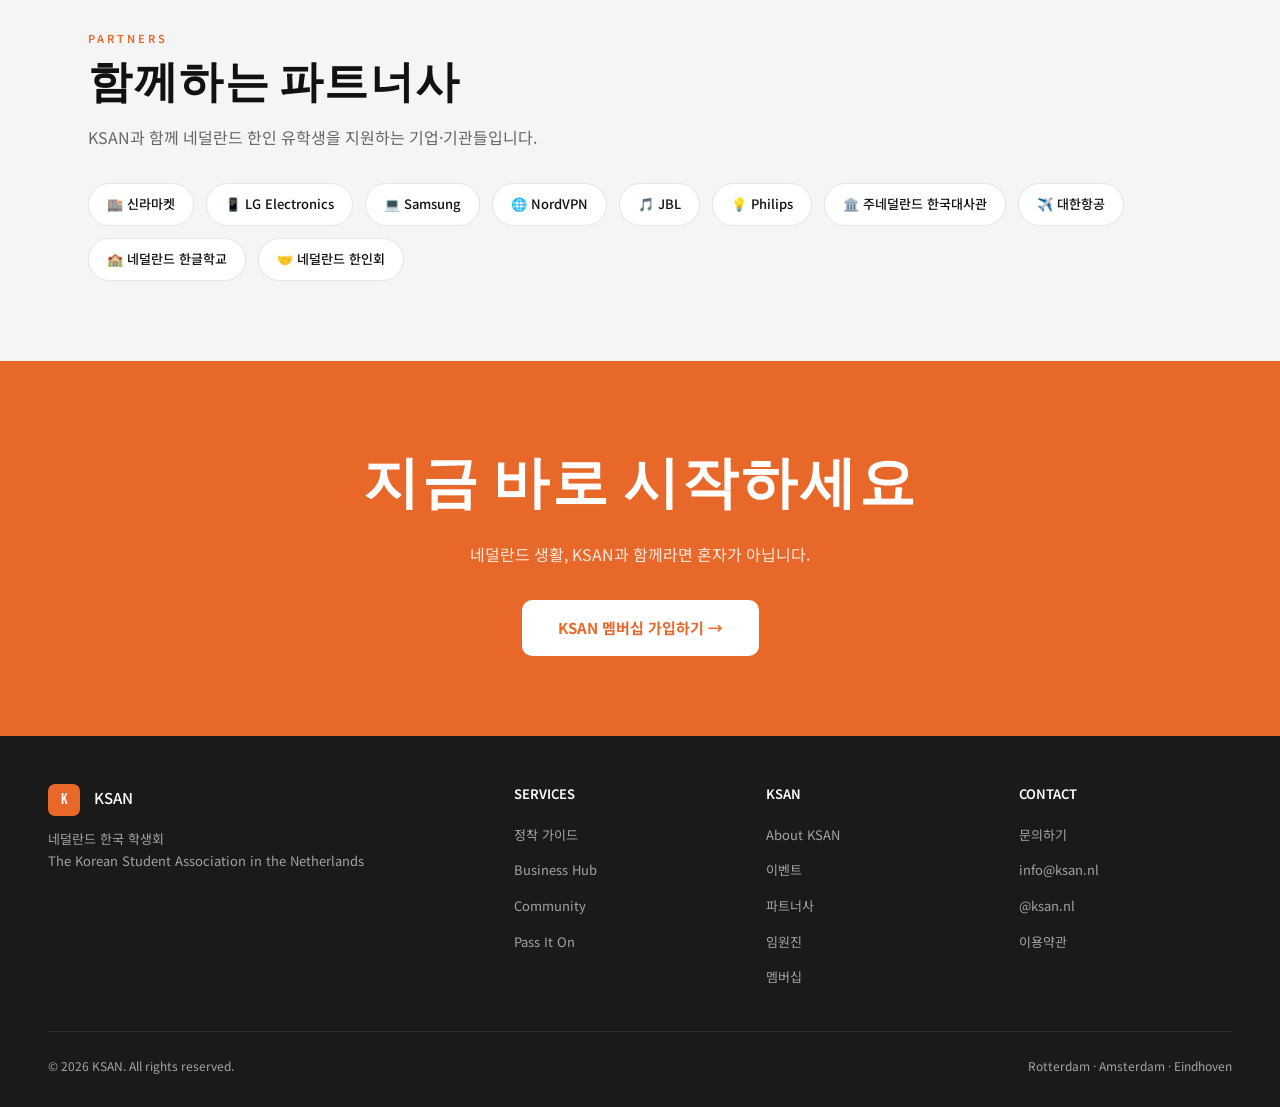
==== commit 5ea3ade6: "Add files via upload" ====
--- a/index.html
+++ b/index.html
@@ -746,17 +746,18 @@
       <ul>
         <li><a href="about.html">About KSAN</a></li>
         <li><a href="events.html">이벤트</a></li>
-        <li><a href="#">파트너</a></li>
-        <li><a href="#">연락처</a></li>
+        <li><a href="partners.html">파트너사</a></li>
+        <li><a href="team.html">임원진</a></li>
+        <li><a href="membership.html">멤버십</a></li>
       </ul>
     </div>
     <div class="footer-col">
       <h4>CONTACT</h4>
       <ul>
+        <li><a href="contact.html">문의하기</a></li>
         <li><a href="#">info@ksan.nl</a></li>
-        <li><a href="#">@ksan.nl (Instagram)</a></li>
+        <li><a href="#">@ksan.nl</a></li>
         <li><a href="#">이용약관</a></li>
-        <li><a href="#">개인정보처리방침</a></li>
       </ul>
     </div>
   </div>
